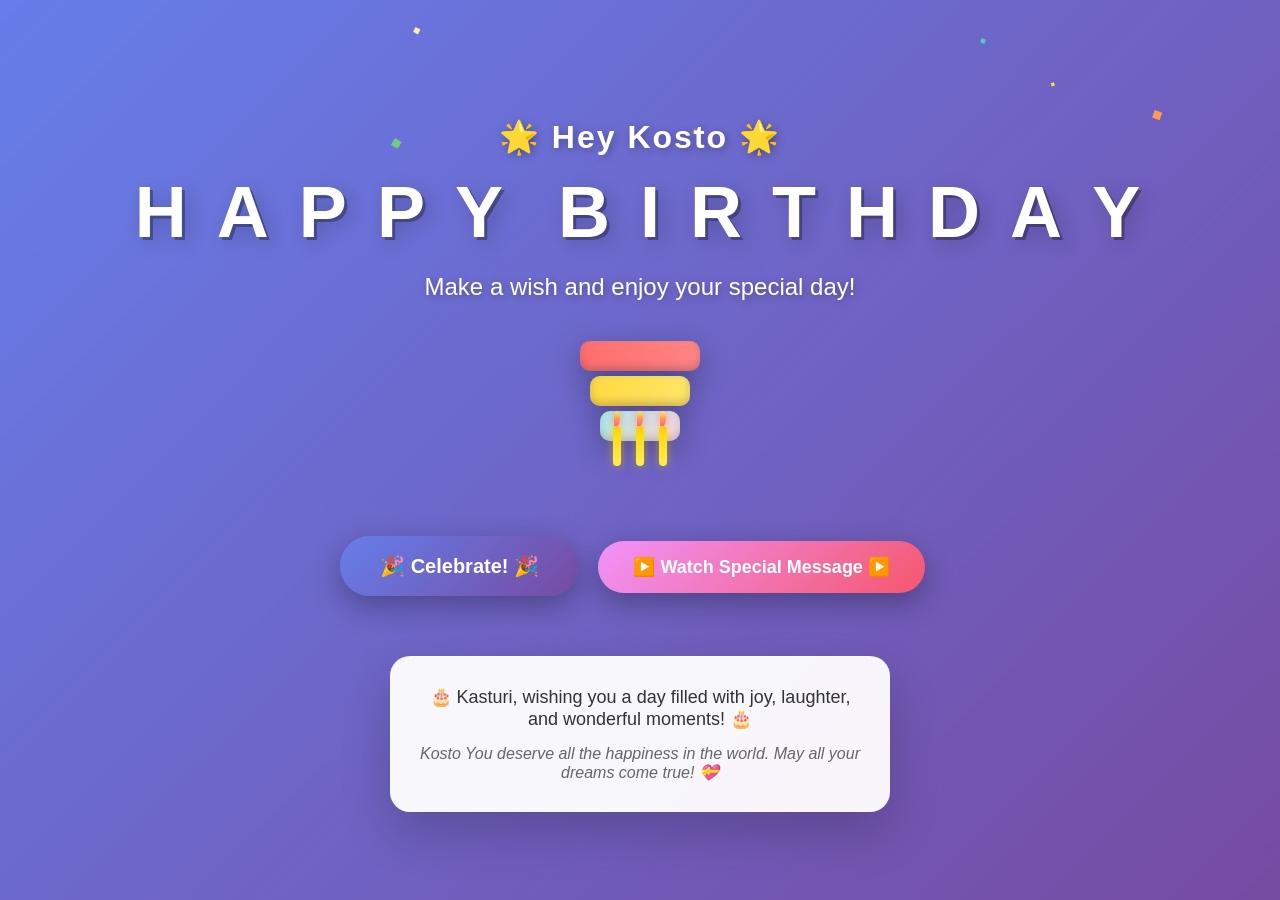
==== index.html @ faf8474e "Initial commit: Birthday website for Kosto" ====
<!DOCTYPE html>
<html lang="en">
<head>
    <meta charset="UTF-8">
    <meta name="viewport" content="width=device-width, initial-scale=1.0">
    <title>Happy Birthday! 🎉</title>
    <link rel="stylesheet" href="styles.css">
</head>
<body>
    <canvas id="confetti-canvas"></canvas>
    
    <div class="container">
        <!-- Animated Balloons -->
        <div class="balloon balloon-1"></div>
        <div class="balloon balloon-2"></div>
        <div class="balloon balloon-3"></div>
        <div class="balloon balloon-4"></div>
        <div class="balloon balloon-5"></div>
        
        <!-- Main Content -->
        <div class="content">
            <div class="stars-container">
                <div class="star"></div>
                <div class="star"></div>
                <div class="star"></div>
                <div class="star"></div>
                <div class="star"></div>
            </div>
            
            <h2 class="name-greeting">🌟 Hey Kosto 🌟</h2>
            
            <h1 class="main-title">
                <span class="letter" style="animation-delay: 0s">H</span>
                <span class="letter" style="animation-delay: 0.1s">A</span>
                <span class="letter" style="animation-delay: 0.2s">P</span>
                <span class="letter" style="animation-delay: 0.3s">P</span>
                <span class="letter" style="animation-delay: 0.4s">Y</span>
                <span class="letter" style="animation-delay: 0.5s"></span>
                <span class="letter" style="animation-delay: 0.6s">B</span>
                <span class="letter" style="animation-delay: 0.7s">I</span>
                <span class="letter" style="animation-delay: 0.8s">R</span>
                <span class="letter" style="animation-delay: 0.9s">T</span>
                <span class="letter" style="animation-delay: 1.0s">H</span>
                <span class="letter" style="animation-delay: 1.1s">D</span>
                <span class="letter" style="animation-delay: 1.2s">A</span>
                <span class="letter" style="animation-delay: 1.3s">Y</span>
            </h1>
            
            <p class="subtitle">Make a wish and enjoy your special day!</p>
            
            <div class="cake">
                <div class="cake-layers">
                    <div class="layer"></div>
                    <div class="layer"></div>
                    <div class="layer"></div>
                </div>
                <div class="candles">
                    <div class="candle">
                        <div class="flame"></div>
                    </div>
                    <div class="candle">
                        <div class="flame"></div>
                    </div>
                    <div class="candle">
                        <div class="flame"></div>
                    </div>
                </div>
            </div>
            
            <button class="birthday-btn" onclick="celebrateBirthday()">
                🎉 Celebrate! 🎉
            </button>
            
            <a href="video.html" class="next-btn">
                ▶️ Watch Special Message ▶️
            </a>
            
            <div class="message-box">
                <p class="greeting">🎂 Kasturi, wishing you a day filled with joy, laughter, and wonderful moments! 🎂</p>
                <p class="sub-greeting">Kosto You deserve all the happiness in the world. May all your dreams come true! 💝</p>
            </div>
        </div>
    </div>
    
    <script src="script.js"></script>
</body>
</html>
---- styles.css ----
* {
    margin: 0;
    padding: 0;
    box-sizing: border-box;
}

body {
    font-family: 'Arial', sans-serif;
    overflow: hidden;
    background: linear-gradient(135deg, #667eea 0%, #764ba2 25%, #f093fb 50%, #4facfe 75%, #00f2fe 100%);
    background-size: 400% 400%;
    animation: gradient 15s ease infinite;
    min-height: 100vh;
    display: flex;
    justify-content: center;
    align-items: center;
}

@keyframes gradient {
    0% {
        background-position: 0% 50%;
    }
    50% {
        background-position: 100% 50%;
    }
    100% {
        background-position: 0% 50%;
    }
}

canvas {
    position: fixed;
    top: 0;
    left: 0;
    width: 100%;
    height: 100%;
}

.container {
    position: relative;
    z-index: 10;
    text-align: center;
}

/* Balloon Animations */
.balloon {
    position: fixed;
    bottom: -100px;
    width: 40px;
    height: 50px;
    border-radius: 50% 50% 50% 0;
    animation: float 8s ease-in infinite;
    opacity: 0.9;
    box-shadow: inset -2px -2px 5px rgba(0, 0, 0, 0.2);
}

.balloon::after {
    content: '';
    position: absolute;
    bottom: -30px;
    left: 50%;
    transform: translateX(-50%);
    width: 1px;
    height: 30px;
    background: rgba(0, 0, 0, 0.2);
}

.balloon-1 {
    left: 10%;
    background: linear-gradient(to right, #ff6b6b, #ff8787);
    animation: float 8s ease-in infinite, sway 3s ease-in-out infinite;
}

.balloon-2 {
    left: 25%;
    background: linear-gradient(to right, #4ecdc4, #44a5a5);
    animation: float 10s ease-in infinite 2s, sway 3s ease-in-out infinite;
}

.balloon-3 {
    left: 50%;
    background: linear-gradient(to right, #ffe66d, #ffd93d);
    animation: float 9s ease-in infinite 1s, sway 3s ease-in-out infinite;
}

.balloon-4 {
    left: 70%;
    background: linear-gradient(to right, #a8edea, #fed6e3);
    animation: float 11s ease-in infinite 3s, sway 3s ease-in-out infinite;
}

.balloon-5 {
    left: 85%;
    background: linear-gradient(to right, #ff9a56, #ff6348);
    animation: float 9.5s ease-in infinite 1.5s, sway 3s ease-in-out infinite;
}

@keyframes float {
    0% {
        bottom: -100px;
        opacity: 0;
    }
    10% {
        opacity: 0.9;
    }
    90% {
        opacity: 0.9;
    }
    100% {
        bottom: 120vh;
        opacity: 0;
    }
}

@keyframes sway {
    0%, 100% {
        transform: translateX(0px);
    }
    50% {
        transform: translateX(50px);
    }
}

/* Main Content */
.content {
    position: relative;
    z-index: 20;
}

.stars-container {
    display: flex;
    justify-content: center;
    gap: 40px;
    margin-bottom: 30px;
    animation: pulse 2s ease-in-out infinite;
}

.star {
    font-size: 30px;
    animation: twinkle 1.5s ease-in-out infinite;
}

.star:nth-child(1) { animation-delay: 0s; }
.star:nth-child(2) { animation-delay: 0.3s; }
.star:nth-child(3) { animation-delay: 0.6s; }
.star:nth-child(4) { animation-delay: 0.3s; }
.star:nth-child(5) { animation-delay: 0s; }

@keyframes twinkle {
    0%, 100% {
        opacity: 0.3;
        transform: scale(0.8);
    }
    50% {
        opacity: 1;
        transform: scale(1.2);
    }
}

/* Name Greeting */
.name-greeting {
    font-size: 32px;
    color: white;
    margin-bottom: 15px;
    animation: slideIn 1.5s ease-out;
    text-shadow: 2px 2px 8px rgba(0, 0, 0, 0.3);
    font-weight: 600;
    letter-spacing: 2px;
}

/* Main Title */
.main-title {
    font-size: 72px;
    font-weight: bold;
    color: white;
    text-shadow: 3px 3px 0px rgba(0, 0, 0, 0.3), 
                 6px 6px 20px rgba(0, 0, 0, 0.2);
    letter-spacing: 5px;
    margin-bottom: 20px;
    display: inline-block;
    animation: titleShine 3s ease-in-out infinite;
}

.letter {
    display: inline-block;
    animation: bounce 0.6s ease-in-out;
    animation-fill-mode: both;
}

@keyframes bounce {
    0% {
        transform: translateY(0) scale(1);
        opacity: 0;
    }
    50% {
        transform: translateY(-30px) scale(1.1);
    }
    100% {
        transform: translateY(0) scale(1);
        opacity: 1;
    }
}

@keyframes titleShine {
    0%, 100% {
        text-shadow: 3px 3px 0px rgba(0, 0, 0, 0.3), 
                     6px 6px 20px rgba(0, 0, 0, 0.2);
    }
    50% {
        text-shadow: 3px 3px 0px rgba(0, 0, 0, 0.3), 
                     6px 6px 30px rgba(255, 255, 255, 0.5);
    }
}

/* Subtitle */
.subtitle {
    font-size: 24px;
    color: white;
    margin-bottom: 40px;
    animation: slideIn 1.5s ease-out;
    text-shadow: 2px 2px 8px rgba(0, 0, 0, 0.3);
}

@keyframes slideIn {
    from {
        opacity: 0;
        transform: translateY(20px);
    }
    to {
        opacity: 1;
        transform: translateY(0);
    }
}

/* Cake */
.cake {
    margin: 40px auto;
    animation: cakeRise 1.5s ease-out;
}

.cake-layers {
    display: flex;
    flex-direction: column;
    align-items: center;
    gap: 5px;
}

.layer {
    width: 100px;
    height: 30px;
    border-radius: 10px;
    box-shadow: 0 10px 30px rgba(0, 0, 0, 0.3),
                inset 0 -3px 8px rgba(0, 0, 0, 0.2),
                inset 0 3px 8px rgba(255, 255, 255, 0.1);
    animation: rotate 4s linear infinite;
}

.layer:nth-child(1) {
    background: linear-gradient(135deg, #ff6b6b, #ff8787);
    width: 120px;
}

.layer:nth-child(2) {
    background: linear-gradient(135deg, #ffd93d, #ffe66d);
    width: 100px;
}

.layer:nth-child(3) {
    background: linear-gradient(135deg, #a8edea, #fed6e3);
    width: 80px;
}

@keyframes rotate {
    0% {
        transform: rotateY(0deg);
    }
    100% {
        transform: rotateY(360deg);
    }
}

@keyframes cakeRise {
    from {
        opacity: 0;
        transform: translateY(40px) scale(0.8);
    }
    to {
        opacity: 1;
        transform: translateY(0) scale(1);
    }
}

/* Candles */
.candles {
    display: flex;
    justify-content: center;
    gap: 15px;
    margin-top: -15px;
}

.candle {
    width: 8px;
    height: 40px;
    background: linear-gradient(to bottom, #ffd700, #ffed4e);
    border-radius: 4px;
    position: relative;
    box-shadow: 0 0 10px rgba(255, 215, 0, 0.5);
}

.flame {
    position: absolute;
    top: -15px;
    left: 50%;
    transform: translateX(-50%);
    width: 6px;
    height: 15px;
    background: linear-gradient(to top, #ff6b6b, #ff9a56, #ffed4e);
    border-radius: 50% 50% 50% 0;
    animation: flicker 0.3s ease-in-out infinite;
    box-shadow: 0 0 10px rgba(255, 107, 107, 0.8);
}

.flame:nth-child(1) {
    animation-delay: 0s;
}

@keyframes flicker {
    0%, 100% {
        transform: translateX(-50%) scaleY(1);
    }
    25% {
        transform: translateX(-45%) scaleY(1.1);
    }
    50% {
        transform: translateX(-55%) scaleY(0.9);
    }
    75% {
        transform: translateX(-48%) scaleY(1.05);
    }
}

/* Button */
.birthday-btn {
    background: linear-gradient(135deg, #667eea, #764ba2);
    color: white;
    border: none;
    padding: 18px 40px;
    font-size: 20px;
    border-radius: 50px;
    cursor: pointer;
    margin: 30px 0;
    box-shadow: 0 10px 30px rgba(0, 0, 0, 0.3);
    transition: all 0.3s ease;
    font-weight: bold;
    animation: buttonGlow 2s ease-in-out infinite;
}

.birthday-btn:hover {
    transform: scale(1.1);
    box-shadow: 0 15px 40px rgba(102, 126, 234, 0.6);
}

.birthday-btn:active {
    transform: scale(0.95);
}

@keyframes buttonGlow {
    0%, 100% {
        box-shadow: 0 10px 30px rgba(0, 0, 0, 0.3);
    }
    50% {
        box-shadow: 0 10px 50px rgba(102, 126, 234, 0.6),
                    0 0 20px rgba(102, 126, 234, 0.4);
    }
}

/* Next Page Button */
.next-btn {
    display: inline-block;
    background: linear-gradient(135deg, #f093fb, #f5576c);
    color: white;
    text-decoration: none;
    border: none;
    padding: 15px 35px;
    font-size: 18px;
    border-radius: 50px;
    cursor: pointer;
    margin: 15px;
    box-shadow: 0 10px 30px rgba(0, 0, 0, 0.3);
    transition: all 0.3s ease;
    font-weight: bold;
    animation: nextButtonGlow 2s ease-in-out infinite;
}

.next-btn:hover {
    transform: scale(1.1);
    box-shadow: 0 15px 40px rgba(245, 87, 108, 0.6);
}

.next-btn:active {
    transform: scale(0.95);
}

@keyframes nextButtonGlow {
    0%, 100% {
        box-shadow: 0 10px 30px rgba(0, 0, 0, 0.3);
    }
    50% {
        box-shadow: 0 10px 50px rgba(245, 87, 108, 0.6),
                    0 0 20px rgba(245, 87, 108, 0.4);
    }
}

/* Message Box */
.message-box {
    background: rgba(255, 255, 255, 0.95);
    padding: 30px;
    border-radius: 20px;
    margin-top: 30px;
    box-shadow: 0 20px 50px rgba(0, 0, 0, 0.2);
    animation: messageSlide 1.5s ease-out 0.5s both;
    max-width: 500px;
    margin-left: auto;
    margin-right: auto;
}

.greeting {
    font-size: 18px;
    color: #333;
    margin-bottom: 15px;
    font-weight: 500;
}

.sub-greeting {
    font-size: 16px;
    color: #666;
    font-style: italic;
}

@keyframes messageSlide {
    from {
        opacity: 0;
        transform: translateY(30px);
    }
    to {
        opacity: 1;
        transform: translateY(0);
    }
}

/* Responsive */
@media (max-width: 768px) {
    .main-title {
        font-size: 48px;
        letter-spacing: 2px;
    }
    
    .subtitle {
        font-size: 18px;
    }
    
    .stars-container {
        gap: 20px;
    }
    
    .star {
        font-size: 20px;
    }
    
    .birthday-btn {
        padding: 15px 30px;
        font-size: 16px;
    }
    
    .message-box {
        padding: 20px;
        font-size: 14px;
    }
}

@media (max-width: 480px) {
    .main-title {
        font-size: 36px;
        letter-spacing: 1px;
    }
    
    .subtitle {
        font-size: 16px;
    }
}
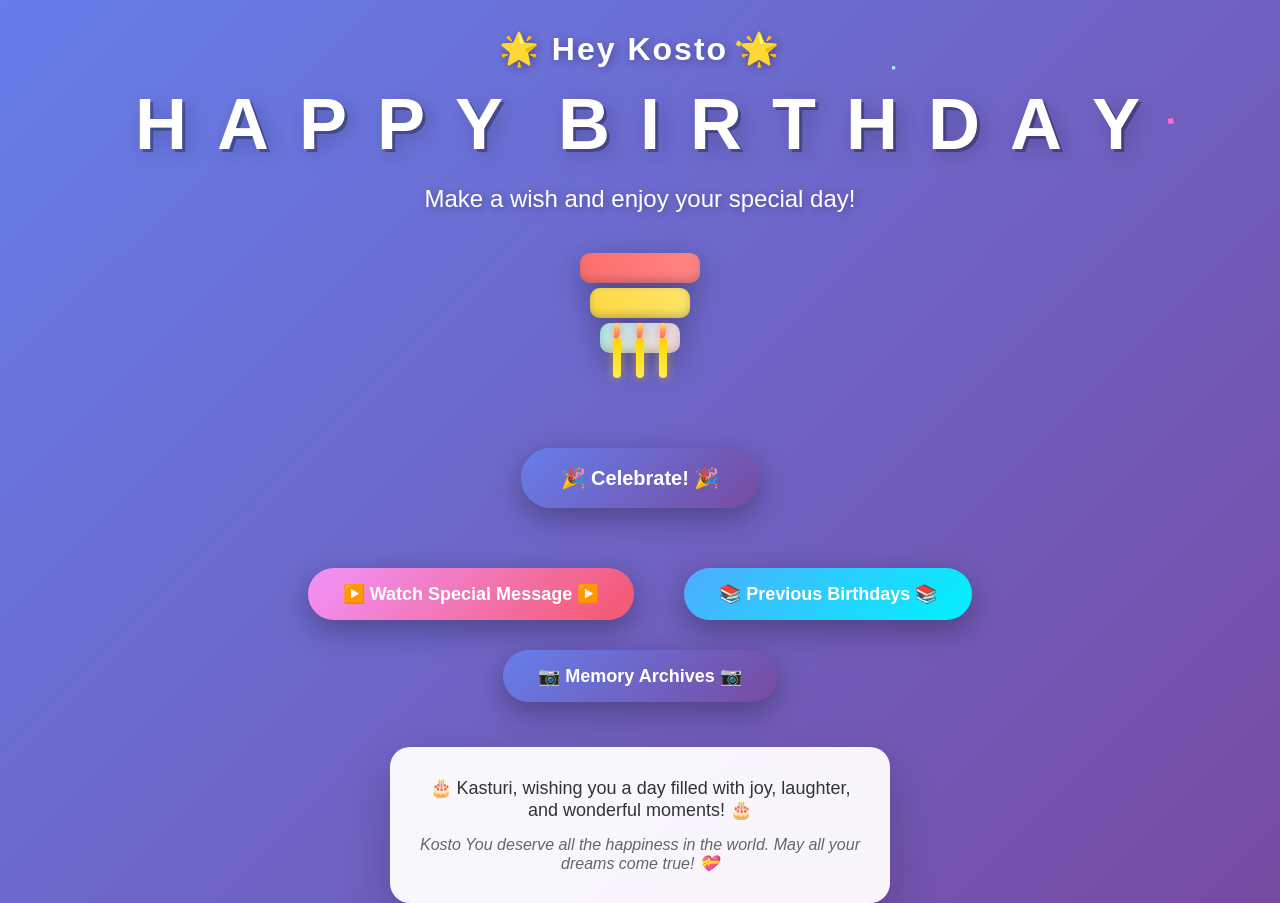
==== commit 874916bd: "Add archives page with previous birthday videos" ====
--- a/index.html
+++ b/index.html
@@ -71,8 +71,18 @@
                 🎉 Celebrate! 🎉
             </button>
             
-            <a href="video.html" class="next-btn">
-                ▶️ Watch Special Message ▶️
+            <div class="button-group">
+                <a href="video.html" class="next-btn">
+                    ▶️ Watch Special Message ▶️
+                </a>
+                
+                <a href="archives.html" class="archives-btn">
+                    📚 Previous Birthdays 📚
+                </a>
+            </div>
+            
+            <a href="archives.html" class="archive-btn">
+                📷 Memory Archives 📷
             </a>
             
             <div class="message-box">
--- a/styles.css
+++ b/styles.css
@@ -411,6 +411,89 @@
     }
 }
 
+/* Button Group */
+.button-group {
+    display: flex;
+    gap: 20px;
+    justify-content: center;
+    flex-wrap: wrap;
+    margin-top: 15px;
+}
+
+/* Archives Button */
+.archives-btn {
+    display: inline-block;
+    background: linear-gradient(135deg, #4facfe, #00f2fe);
+    color: white;
+    text-decoration: none;
+    border: none;
+    padding: 15px 35px;
+    font-size: 18px;
+    border-radius: 50px;
+    cursor: pointer;
+    margin: 15px;
+    box-shadow: 0 10px 30px rgba(0, 0, 0, 0.3);
+    transition: all 0.3s ease;
+    font-weight: bold;
+    animation: archivesButtonGlow 2s ease-in-out infinite;
+}
+
+.archives-btn:hover {
+    transform: scale(1.1);
+    box-shadow: 0 15px 40px rgba(79, 172, 254, 0.6);
+}
+
+.archives-btn:active {
+    transform: scale(0.95);
+}
+
+@keyframes archivesButtonGlow {
+    0%, 100% {
+        box-shadow: 0 10px 30px rgba(0, 0, 0, 0.3);
+    }
+    50% {
+        box-shadow: 0 10px 50px rgba(79, 172, 254, 0.6),
+                    0 0 20px rgba(79, 172, 254, 0.4);
+    }
+}
+
+/* Archive Button */
+.archive-btn {
+    display: inline-block;
+    background: linear-gradient(135deg, #667eea, #764ba2);
+    color: white;
+    text-decoration: none;
+    border: none;
+    padding: 15px 35px;
+    font-size: 18px;
+    border-radius: 50px;
+    cursor: pointer;
+    margin: 15px;
+    box-shadow: 0 10px 30px rgba(0, 0, 0, 0.3);
+    transition: all 0.3s ease;
+    font-weight: bold;
+    animation: archiveButtonGlow 2s ease-in-out infinite;
+}
+
+.archive-btn:hover {
+    transform: scale(1.1);
+    box-shadow: 0 15px 40px rgba(102, 126, 234, 0.6);
+}
+
+.archive-btn:active {
+    transform: scale(0.95);
+}
+
+@keyframes archiveButtonGlow {
+    0%, 100% {
+        box-shadow: 0 10px 30px rgba(0, 0, 0, 0.3);
+    }
+    50% {
+        box-shadow: 0 10px 50px rgba(102, 126, 234, 0.6),
+                    0 0 20px rgba(102, 126, 234, 0.4);
+    }
+}
+
 /* Message Box */
 .message-box {
     background: rgba(255, 255, 255, 0.95);
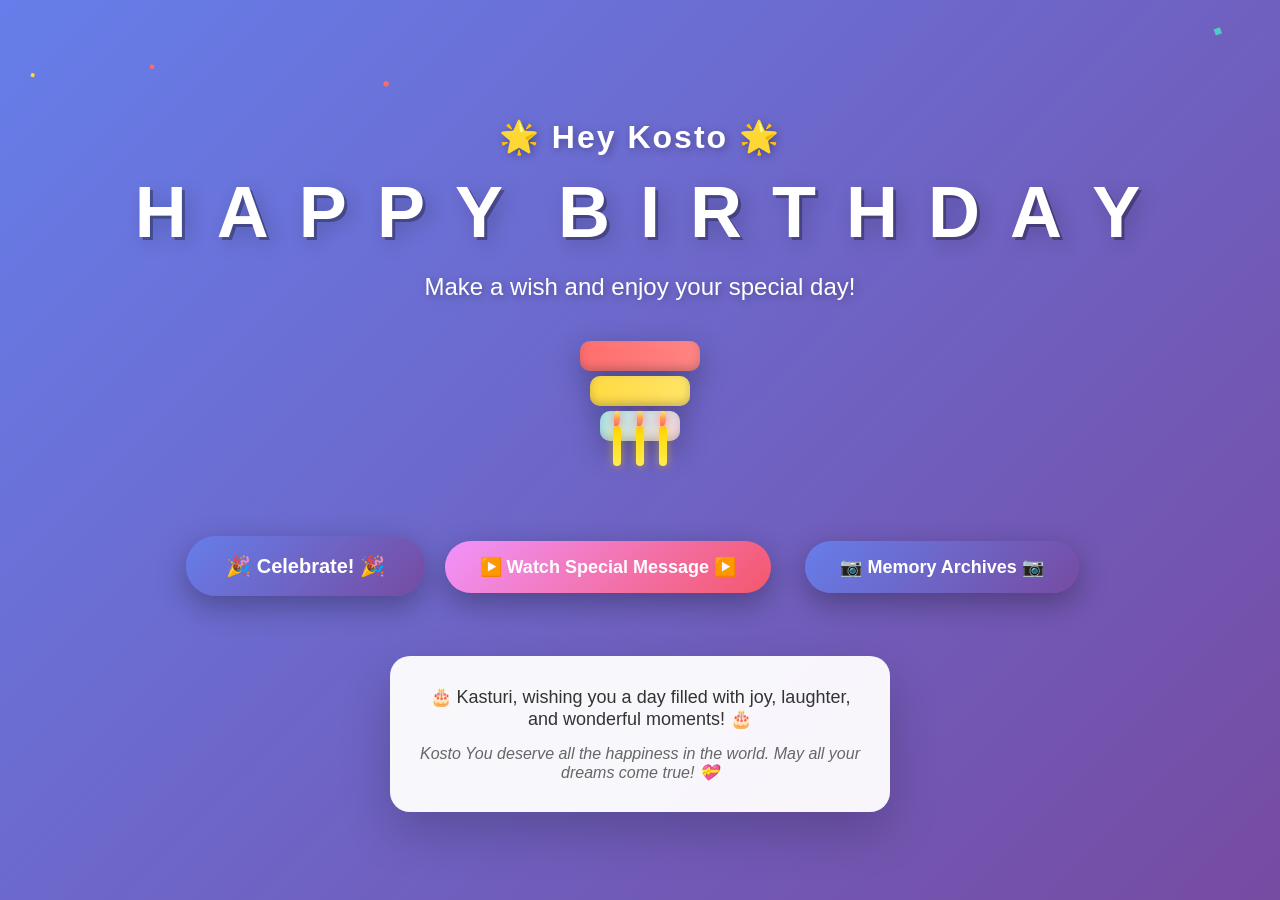
==== commit afba9999: "Add 2024 and 2023 birthday videos to archives" ====
--- a/index.html
+++ b/index.html
@@ -71,15 +71,9 @@
                 🎉 Celebrate! 🎉
             </button>
             
-            <div class="button-group">
-                <a href="video.html" class="next-btn">
-                    ▶️ Watch Special Message ▶️
-                </a>
-                
-                <a href="archives.html" class="archives-btn">
-                    📚 Previous Birthdays 📚
-                </a>
-            </div>
+            <a href="video.html" class="next-btn">
+                ▶️ Watch Special Message ▶️
+            </a>
             
             <a href="archives.html" class="archive-btn">
                 📷 Memory Archives 📷
--- a/styles.css
+++ b/styles.css
@@ -411,52 +411,6 @@
     }
 }
 
-/* Button Group */
-.button-group {
-    display: flex;
-    gap: 20px;
-    justify-content: center;
-    flex-wrap: wrap;
-    margin-top: 15px;
-}
-
-/* Archives Button */
-.archives-btn {
-    display: inline-block;
-    background: linear-gradient(135deg, #4facfe, #00f2fe);
-    color: white;
-    text-decoration: none;
-    border: none;
-    padding: 15px 35px;
-    font-size: 18px;
-    border-radius: 50px;
-    cursor: pointer;
-    margin: 15px;
-    box-shadow: 0 10px 30px rgba(0, 0, 0, 0.3);
-    transition: all 0.3s ease;
-    font-weight: bold;
-    animation: archivesButtonGlow 2s ease-in-out infinite;
-}
-
-.archives-btn:hover {
-    transform: scale(1.1);
-    box-shadow: 0 15px 40px rgba(79, 172, 254, 0.6);
-}
-
-.archives-btn:active {
-    transform: scale(0.95);
-}
-
-@keyframes archivesButtonGlow {
-    0%, 100% {
-        box-shadow: 0 10px 30px rgba(0, 0, 0, 0.3);
-    }
-    50% {
-        box-shadow: 0 10px 50px rgba(79, 172, 254, 0.6),
-                    0 0 20px rgba(79, 172, 254, 0.4);
-    }
-}
-
 /* Archive Button */
 .archive-btn {
     display: inline-block;
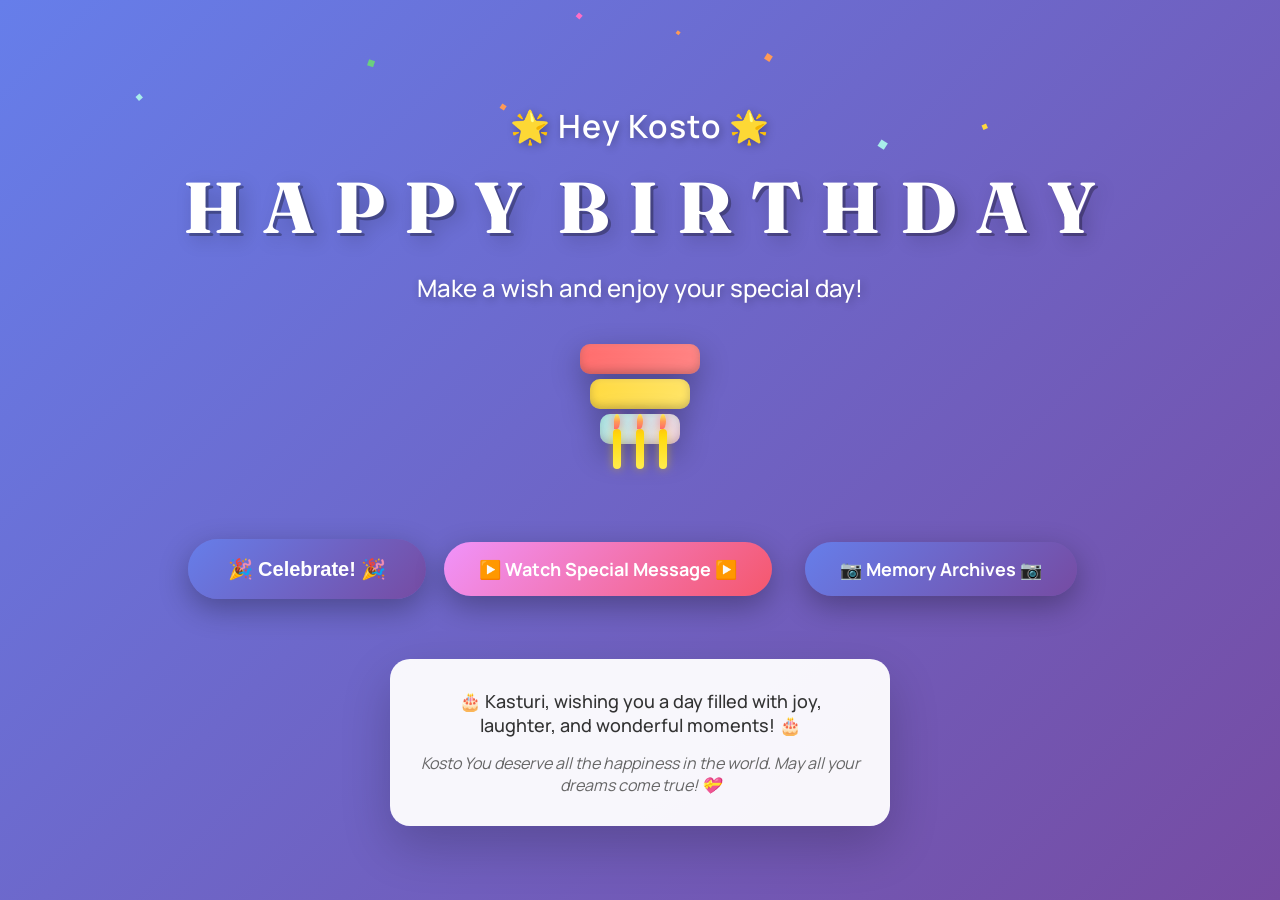
==== commit 9a9a6c9d: "Update archive content and typography" ====
--- a/index.html
+++ b/index.html
@@ -4,6 +4,9 @@
     <meta charset="UTF-8">
     <meta name="viewport" content="width=device-width, initial-scale=1.0">
     <title>Happy Birthday! 🎉</title>
+    <link rel="preconnect" href="https://fonts.googleapis.com">
+    <link rel="preconnect" href="https://fonts.gstatic.com" crossorigin>
+    <link href="https://fonts.googleapis.com/css2?family=Fraunces:opsz,wght@9..144,600;9..144,700;9..144,800&family=Manrope:wght@400;500;600;700;800&display=swap" rel="stylesheet">
     <link rel="stylesheet" href="styles.css">
 </head>
 <body>
--- a/styles.css
+++ b/styles.css
@@ -5,7 +5,7 @@
 }
 
 body {
-    font-family: 'Arial', sans-serif;
+    font-family: 'Manrope', sans-serif;
     overflow: hidden;
     background: linear-gradient(135deg, #667eea 0%, #764ba2 25%, #f093fb 50%, #4facfe 75%, #00f2fe 100%);
     background-size: 400% 400%;
@@ -165,17 +165,18 @@
     animation: slideIn 1.5s ease-out;
     text-shadow: 2px 2px 8px rgba(0, 0, 0, 0.3);
     font-weight: 600;
-    letter-spacing: 2px;
+    letter-spacing: 1px;
 }
 
 /* Main Title */
 .main-title {
+    font-family: 'Fraunces', serif;
     font-size: 72px;
-    font-weight: bold;
+    font-weight: 800;
     color: white;
     text-shadow: 3px 3px 0px rgba(0, 0, 0, 0.3), 
                  6px 6px 20px rgba(0, 0, 0, 0.2);
-    letter-spacing: 5px;
+    letter-spacing: 3px;
     margin-bottom: 20px;
     display: inline-block;
     animation: titleShine 3s ease-in-out infinite;
@@ -219,6 +220,7 @@
     margin-bottom: 40px;
     animation: slideIn 1.5s ease-out;
     text-shadow: 2px 2px 8px rgba(0, 0, 0, 0.3);
+    font-weight: 500;
 }
 
 @keyframes slideIn {
